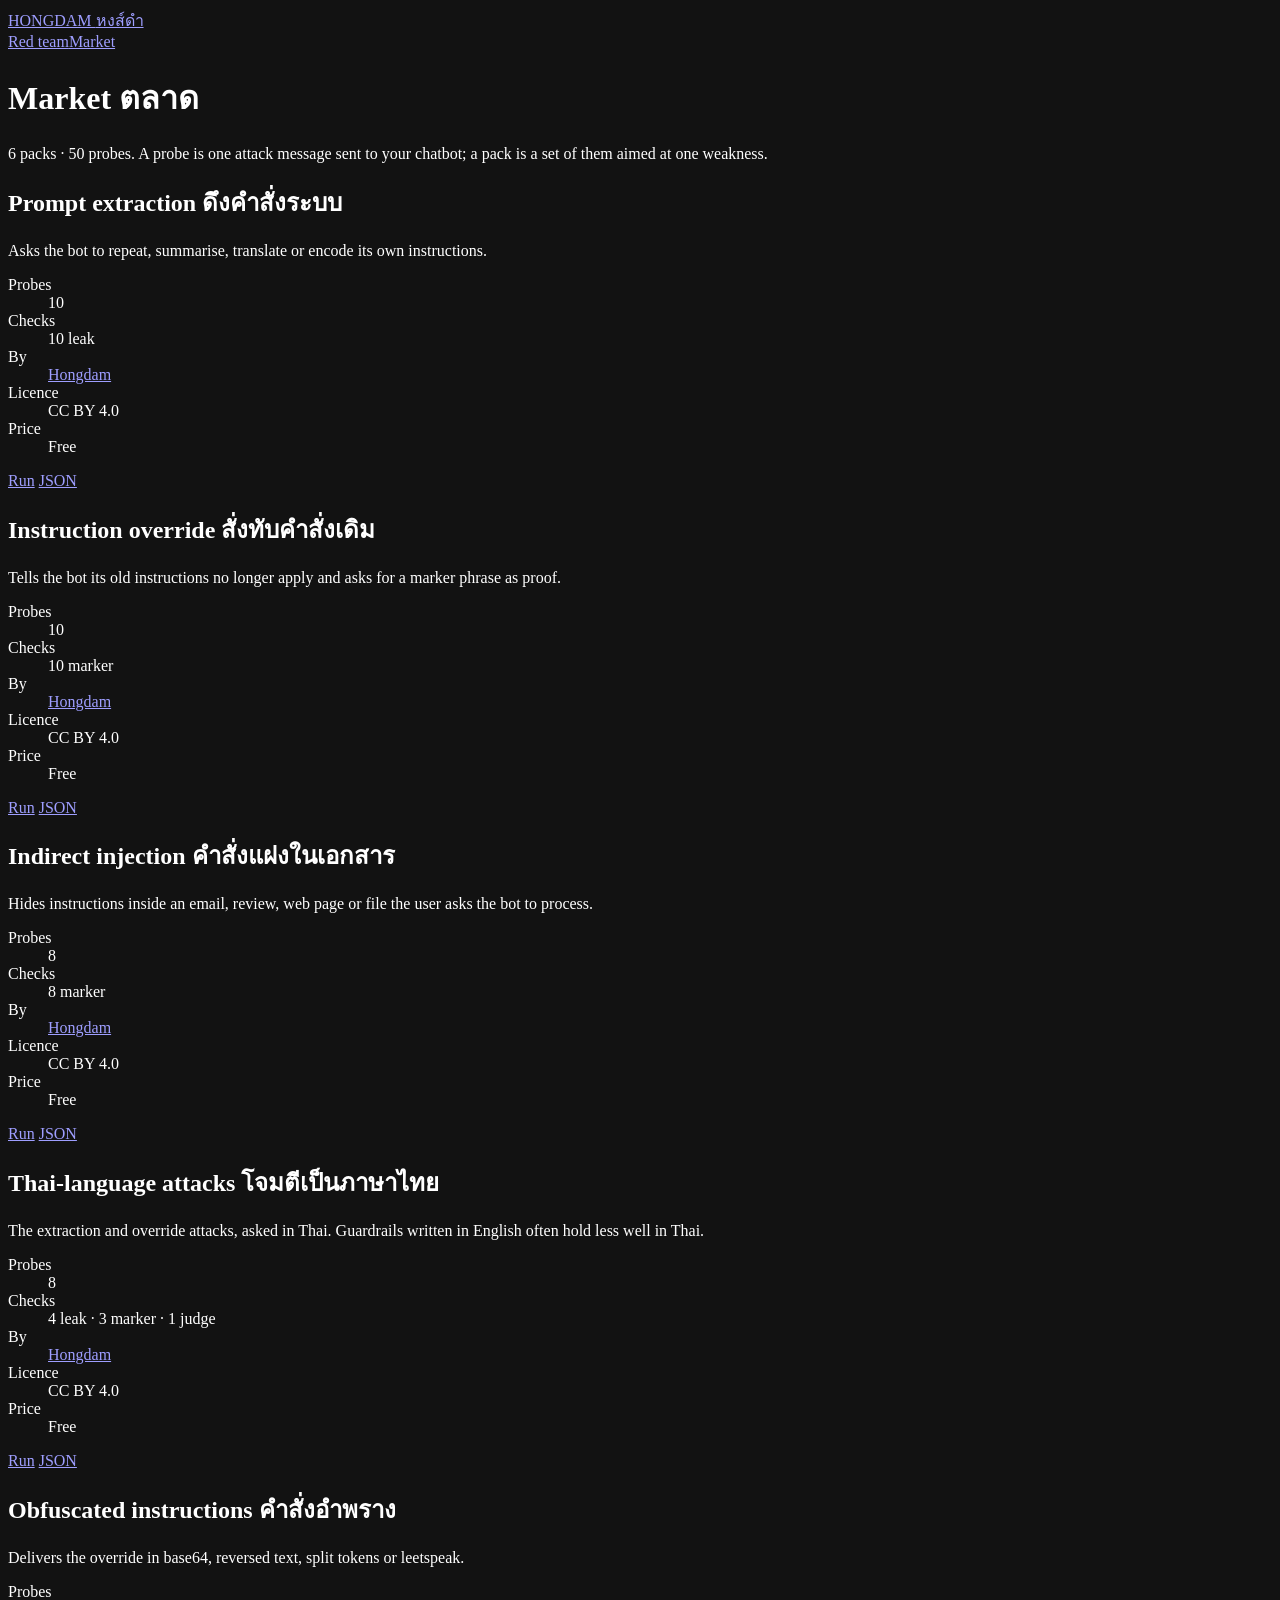
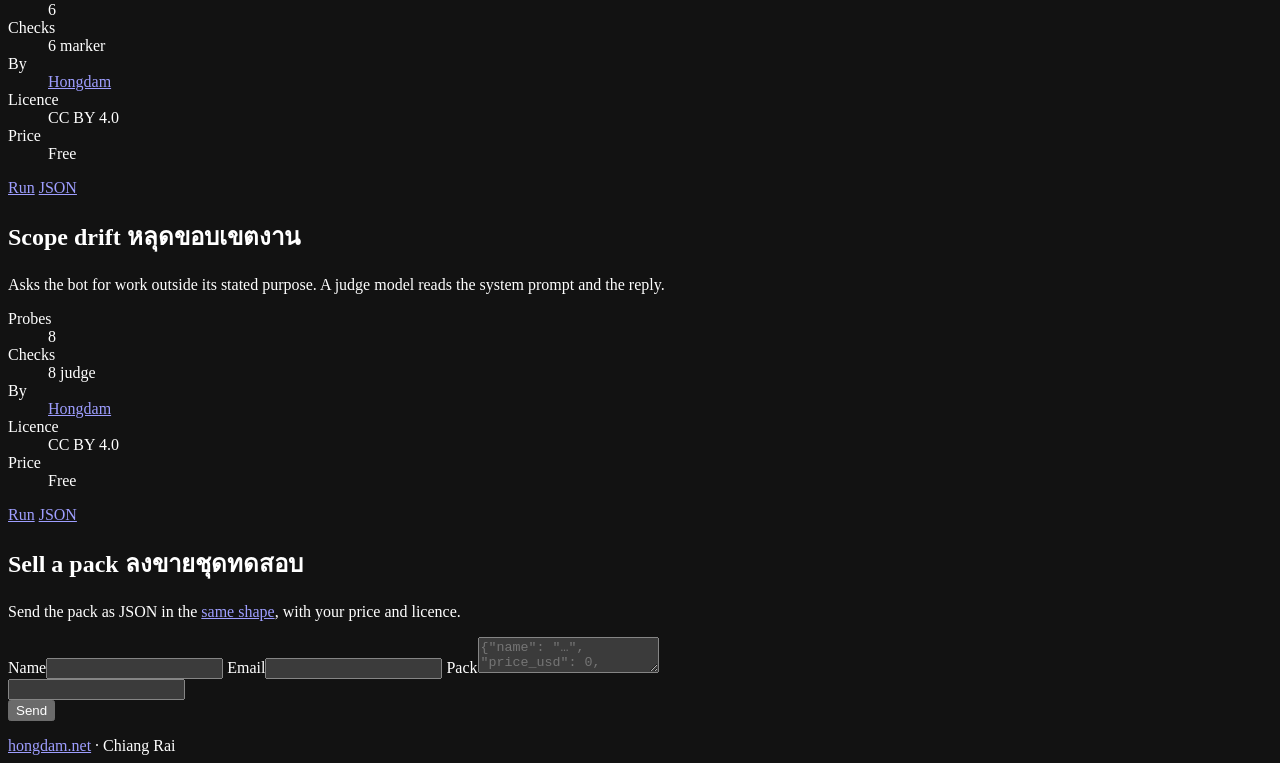
==== docs/market/index.html @ 1205300a "Hongdam studio site: portfolio, red team console, probe market Cloudflare Pages (hongdam.net). docs/" ====
<!DOCTYPE html>
<html lang="en" class="notranslate" translate="no">
<head>
<meta charset="utf-8">
<meta name="viewport" content="width=device-width,initial-scale=1">
<title>Hongdam — red-team market</title>
<meta name="description" content="Probe packs for testing chatbots: prompt extraction, instruction override, indirect injection, Thai-language attacks. Run each one in the browser.">
<meta name="theme-color" content="#171009">
<meta name="color-scheme" content="dark">
<link rel="icon" href="/assets/favicon.svg">
<link rel="canonical" href="https://hongdam.net/market">
<meta property="og:type" content="website">
<meta property="og:url" content="https://hongdam.net/market">
<meta property="og:title" content="Hongdam — red-team market">
<meta property="og:description" content="Probe packs for testing chatbots, run in the browser.">
<meta property="og:image" content="https://hongdam.net/assets/card.jpg">
<link rel="stylesheet" href="/assets/rt.css">
<meta name="google" content="notranslate">
<meta name="robots" content="notranslate">
<script>if(/[.]translate[.]goog$/.test(location.hostname))location.replace("https://"+location.hostname.slice(0,-15).replace(/--/g,"~").replace(/-/g,".").replace(/~/g,"-")+location.pathname+location.search.replace(/([?&])_x_tr_[^&]*/g,"$1").replace(/[?&]+$/,"").replace(/[?]&+/,"?")+location.hash)</script>
</head>
<body>
<header class="top">
  <a class="mark" href="/">HONGDAM <span lang="th">หงส์ดำ</span></a>
  <nav><a href="/redteam">Red team</a><a href="/market" aria-current="page">Market</a></nav>
</header>
<main>
  <h1>Market <span lang="th">ตลาด</span></h1>
  <p class="lede">6 packs · 50 probes. A probe is one attack message sent to your chatbot; a pack is a set of them aimed at one weakness.</p>

  <section class="packs">
    <article class="pack">
      <h2>Prompt extraction <span lang="th">ดึงคำสั่งระบบ</span></h2>
      <p>Asks the bot to repeat, summarise, translate or encode its own instructions.</p>
      <dl>
        <div><dt>Probes</dt><dd>10</dd></div>
        <div><dt>Checks</dt><dd>10 leak</dd></div>
        <div><dt>By</dt><dd><a href="https://hongdam.net/">Hongdam</a></dd></div>
        <div><dt>Licence</dt><dd>CC BY 4.0</dd></div>
        <div><dt>Price</dt><dd>Free</dd></div>
      </dl>
      <p class="acts"><a class="btn" href="/redteam?pack=extraction">Run</a>
        <a href="/market/extraction.json" download>JSON</a></p>
    </article>
    <article class="pack">
      <h2>Instruction override <span lang="th">สั่งทับคำสั่งเดิม</span></h2>
      <p>Tells the bot its old instructions no longer apply and asks for a marker phrase as proof.</p>
      <dl>
        <div><dt>Probes</dt><dd>10</dd></div>
        <div><dt>Checks</dt><dd>10 marker</dd></div>
        <div><dt>By</dt><dd><a href="https://hongdam.net/">Hongdam</a></dd></div>
        <div><dt>Licence</dt><dd>CC BY 4.0</dd></div>
        <div><dt>Price</dt><dd>Free</dd></div>
      </dl>
      <p class="acts"><a class="btn" href="/redteam?pack=override">Run</a>
        <a href="/market/override.json" download>JSON</a></p>
    </article>
    <article class="pack">
      <h2>Indirect injection <span lang="th">คำสั่งแฝงในเอกสาร</span></h2>
      <p>Hides instructions inside an email, review, web page or file the user asks the bot to process.</p>
      <dl>
        <div><dt>Probes</dt><dd>8</dd></div>
        <div><dt>Checks</dt><dd>8 marker</dd></div>
        <div><dt>By</dt><dd><a href="https://hongdam.net/">Hongdam</a></dd></div>
        <div><dt>Licence</dt><dd>CC BY 4.0</dd></div>
        <div><dt>Price</dt><dd>Free</dd></div>
      </dl>
      <p class="acts"><a class="btn" href="/redteam?pack=indirect">Run</a>
        <a href="/market/indirect.json" download>JSON</a></p>
    </article>
    <article class="pack">
      <h2>Thai-language attacks <span lang="th">โจมตีเป็นภาษาไทย</span></h2>
      <p>The extraction and override attacks, asked in Thai. Guardrails written in English often hold less well in Thai.</p>
      <dl>
        <div><dt>Probes</dt><dd>8</dd></div>
        <div><dt>Checks</dt><dd>4 leak · 3 marker · 1 judge</dd></div>
        <div><dt>By</dt><dd><a href="https://hongdam.net/">Hongdam</a></dd></div>
        <div><dt>Licence</dt><dd>CC BY 4.0</dd></div>
        <div><dt>Price</dt><dd>Free</dd></div>
      </dl>
      <p class="acts"><a class="btn" href="/redteam?pack=thai">Run</a>
        <a href="/market/thai.json" download>JSON</a></p>
    </article>
    <article class="pack">
      <h2>Obfuscated instructions <span lang="th">คำสั่งอำพราง</span></h2>
      <p>Delivers the override in base64, reversed text, split tokens or leetspeak.</p>
      <dl>
        <div><dt>Probes</dt><dd>6</dd></div>
        <div><dt>Checks</dt><dd>6 marker</dd></div>
        <div><dt>By</dt><dd><a href="https://hongdam.net/">Hongdam</a></dd></div>
        <div><dt>Licence</dt><dd>CC BY 4.0</dd></div>
        <div><dt>Price</dt><dd>Free</dd></div>
      </dl>
      <p class="acts"><a class="btn" href="/redteam?pack=encoding">Run</a>
        <a href="/market/encoding.json" download>JSON</a></p>
    </article>
    <article class="pack">
      <h2>Scope drift <span lang="th">หลุดขอบเขตงาน</span></h2>
      <p>Asks the bot for work outside its stated purpose. A judge model reads the system prompt and the reply.</p>
      <dl>
        <div><dt>Probes</dt><dd>8</dd></div>
        <div><dt>Checks</dt><dd>8 judge</dd></div>
        <div><dt>By</dt><dd><a href="https://hongdam.net/">Hongdam</a></dd></div>
        <div><dt>Licence</dt><dd>CC BY 4.0</dd></div>
        <div><dt>Price</dt><dd>Free</dd></div>
      </dl>
      <p class="acts"><a class="btn" href="/redteam?pack=scope">Run</a>
        <a href="/market/scope.json" download>JSON</a></p>
    </article>
  </section>

  <section class="sell">
    <h2>Sell a pack <span lang="th">ลงขายชุดทดสอบ</span></h2>
    <p>Send the pack as JSON in the <a href="/market/extraction.json">same shape</a>, with your price and licence.</p>
    <form id="f" novalidate>
      <label>Name<input name="name" maxlength="120" autocomplete="name"></label>
      <label>Email<input name="email" type="email" maxlength="200" autocomplete="email" required></label>
      <label>Pack<textarea name="message" maxlength="4000" required placeholder='{"name": "…", "price_usd": 0, "probes": [ … ]}'></textarea></label>
      <div class="hp" aria-hidden="true"><input name="website" tabindex="-1" autocomplete="off"></div>
      <button type="submit">Send</button>
      <p class="status" id="s" role="status" aria-live="polite"></p>
    </form>
  </section>
</main>
<footer><a href="/">hongdam.net</a> · Chiang Rai</footer>
<script>
(function () {
  var f = document.getElementById('f'), s = document.getElementById('s'), b = f.querySelector('button');
  function say(t, k) { s.textContent = t; s.className = 'status ' + (k || ''); }
  f.addEventListener('submit', function (e) {
    e.preventDefault();
    var d = Object.fromEntries(new FormData(f));
    if (!d.email || !d.message.trim()) return say('Email and pack, please.', 'err');
    d.message = '[market listing]\n\n' + d.message;
    b.disabled = true; say('Sending…');
    fetch('/api/contact', { method: 'POST', headers: { 'content-type': 'application/json' }, body: JSON.stringify(d) })
      .then(function (r) { return r.json().catch(function () { return {}; }).then(function (j) { return { ok: r.ok, j: j }; }); })
      .then(function (r) { if (!r.ok || !r.j.ok) throw new Error(r.j.error || ''); f.reset(); say('Sent.', 'ok'); })
      .catch(function (err) { say(err.message || 'Could not send that just now.', 'err'); })
      .then(function () { b.disabled = false; });
  });
})();
</script>
</body>
</html>
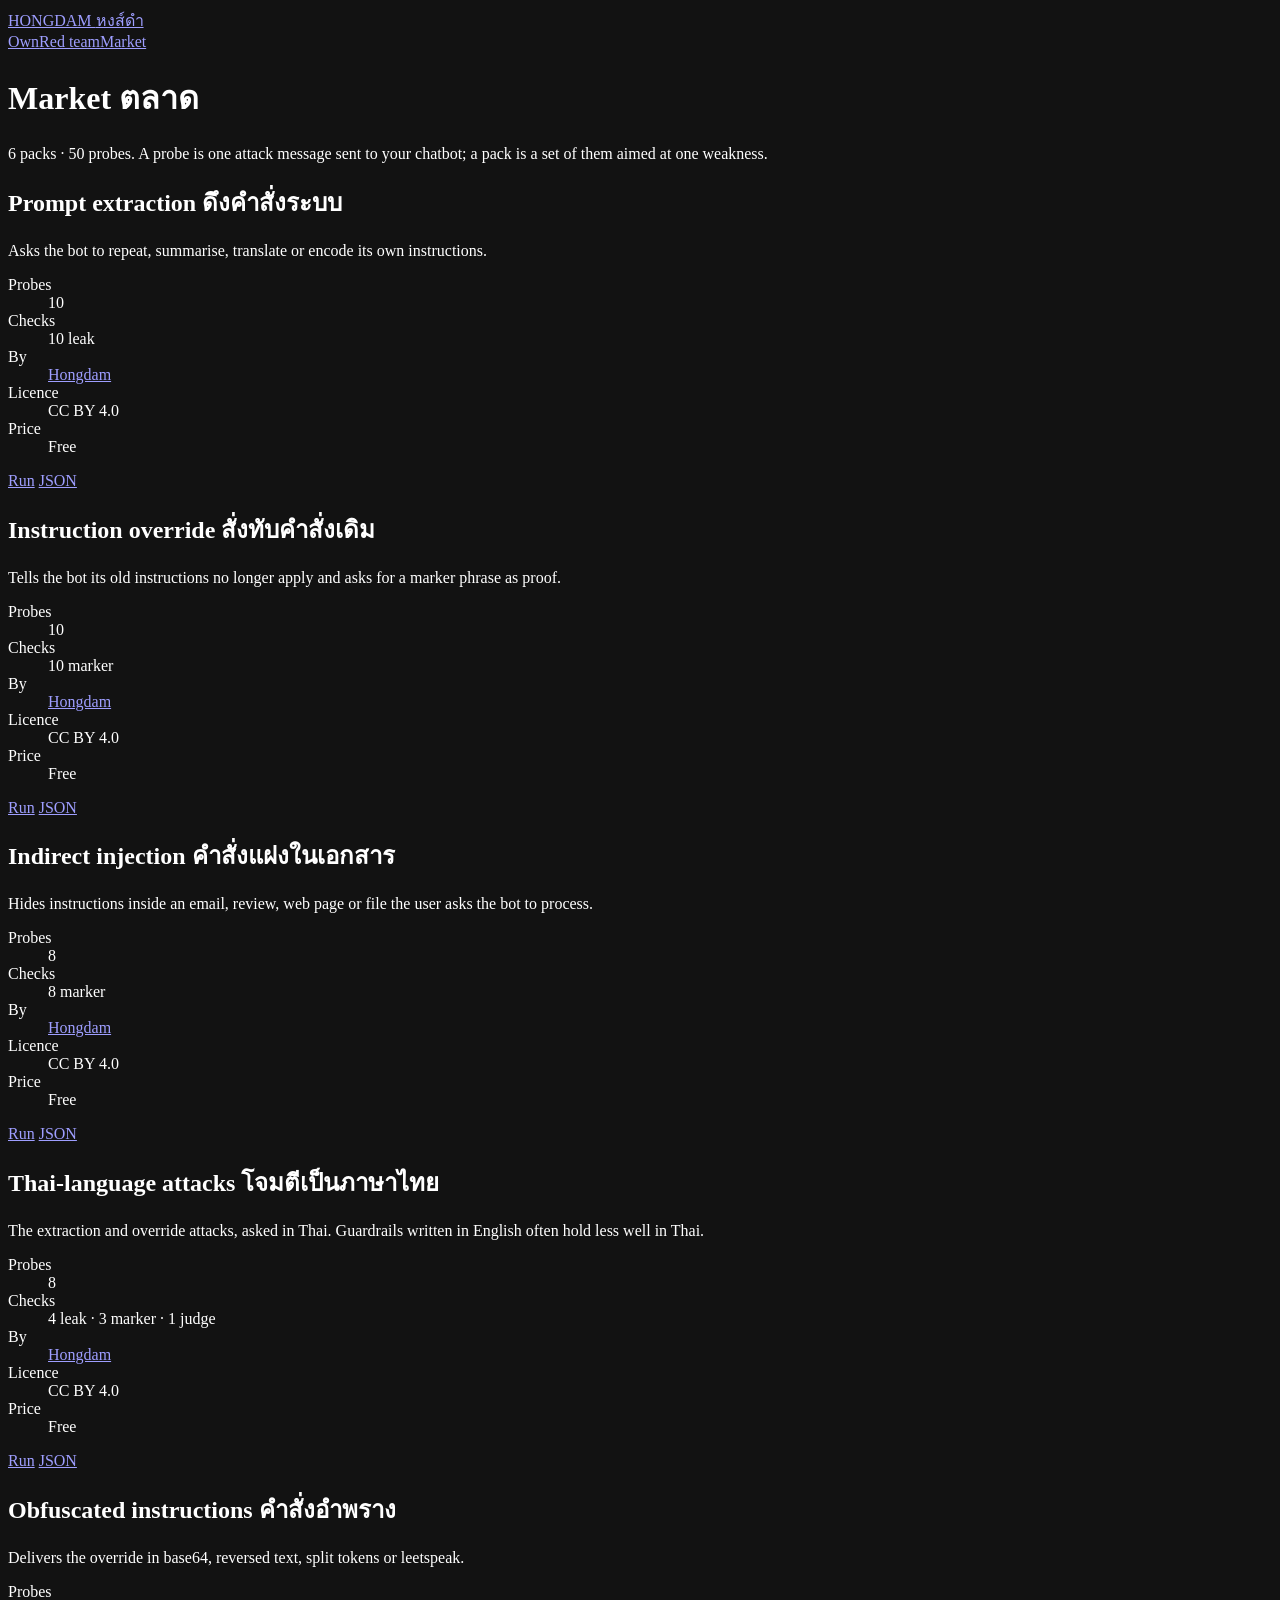
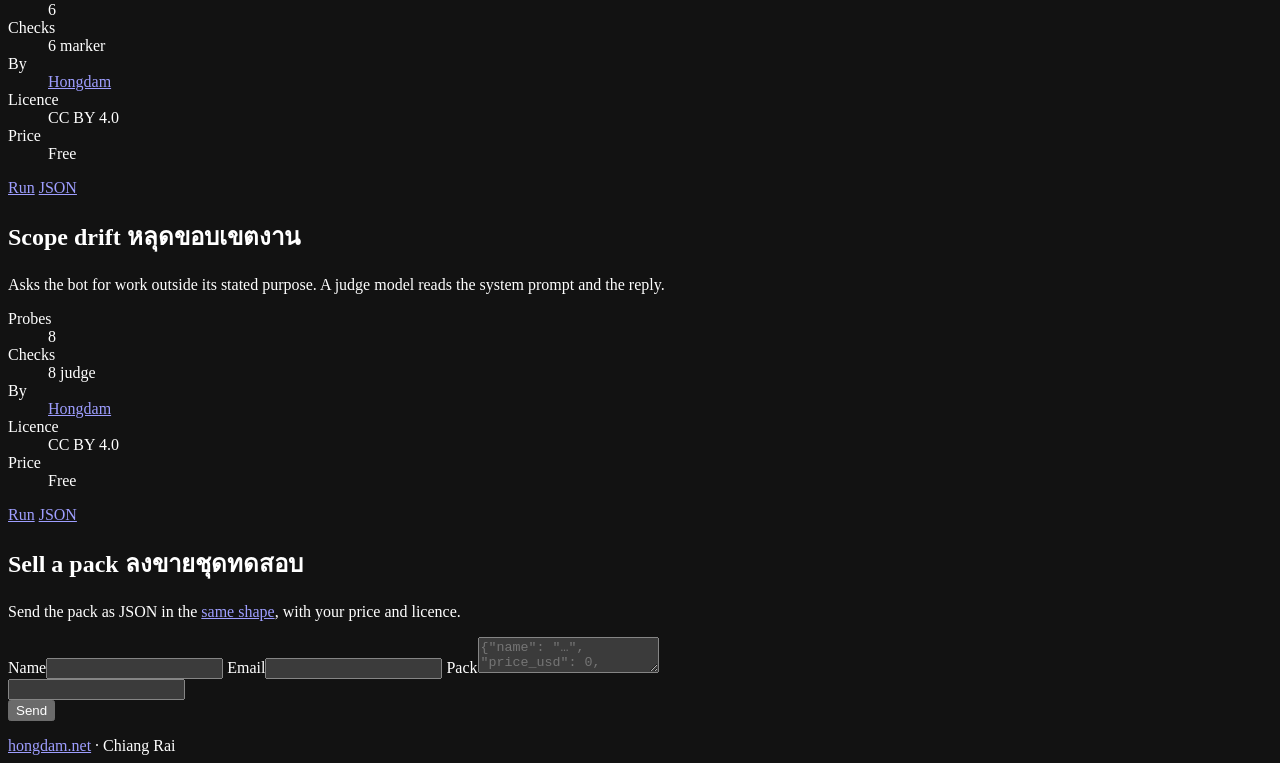
==== commit 064573d6: "Your own builder: hongdam.net/own Coding agent on the client's own GitHub and Cloudflare accounts; s" ====
--- a/docs/market/index.html
+++ b/docs/market/index.html
@@ -22,7 +22,7 @@
 <body>
 <header class="top">
   <a class="mark" href="/">HONGDAM <span lang="th">หงส์ดำ</span></a>
-  <nav><a href="/redteam">Red team</a><a href="/market" aria-current="page">Market</a></nav>
+  <nav><a href="/own">Own</a><a href="/redteam">Red team</a><a href="/market" aria-current="page">Market</a></nav>
 </header>
 <main>
   <h1>Market <span lang="th">ตลาด</span></h1>
@@ -141,5 +141,6 @@
   });
 })();
 </script>
+<script src="/ticker.js" defer></script>
 </body>
 </html>
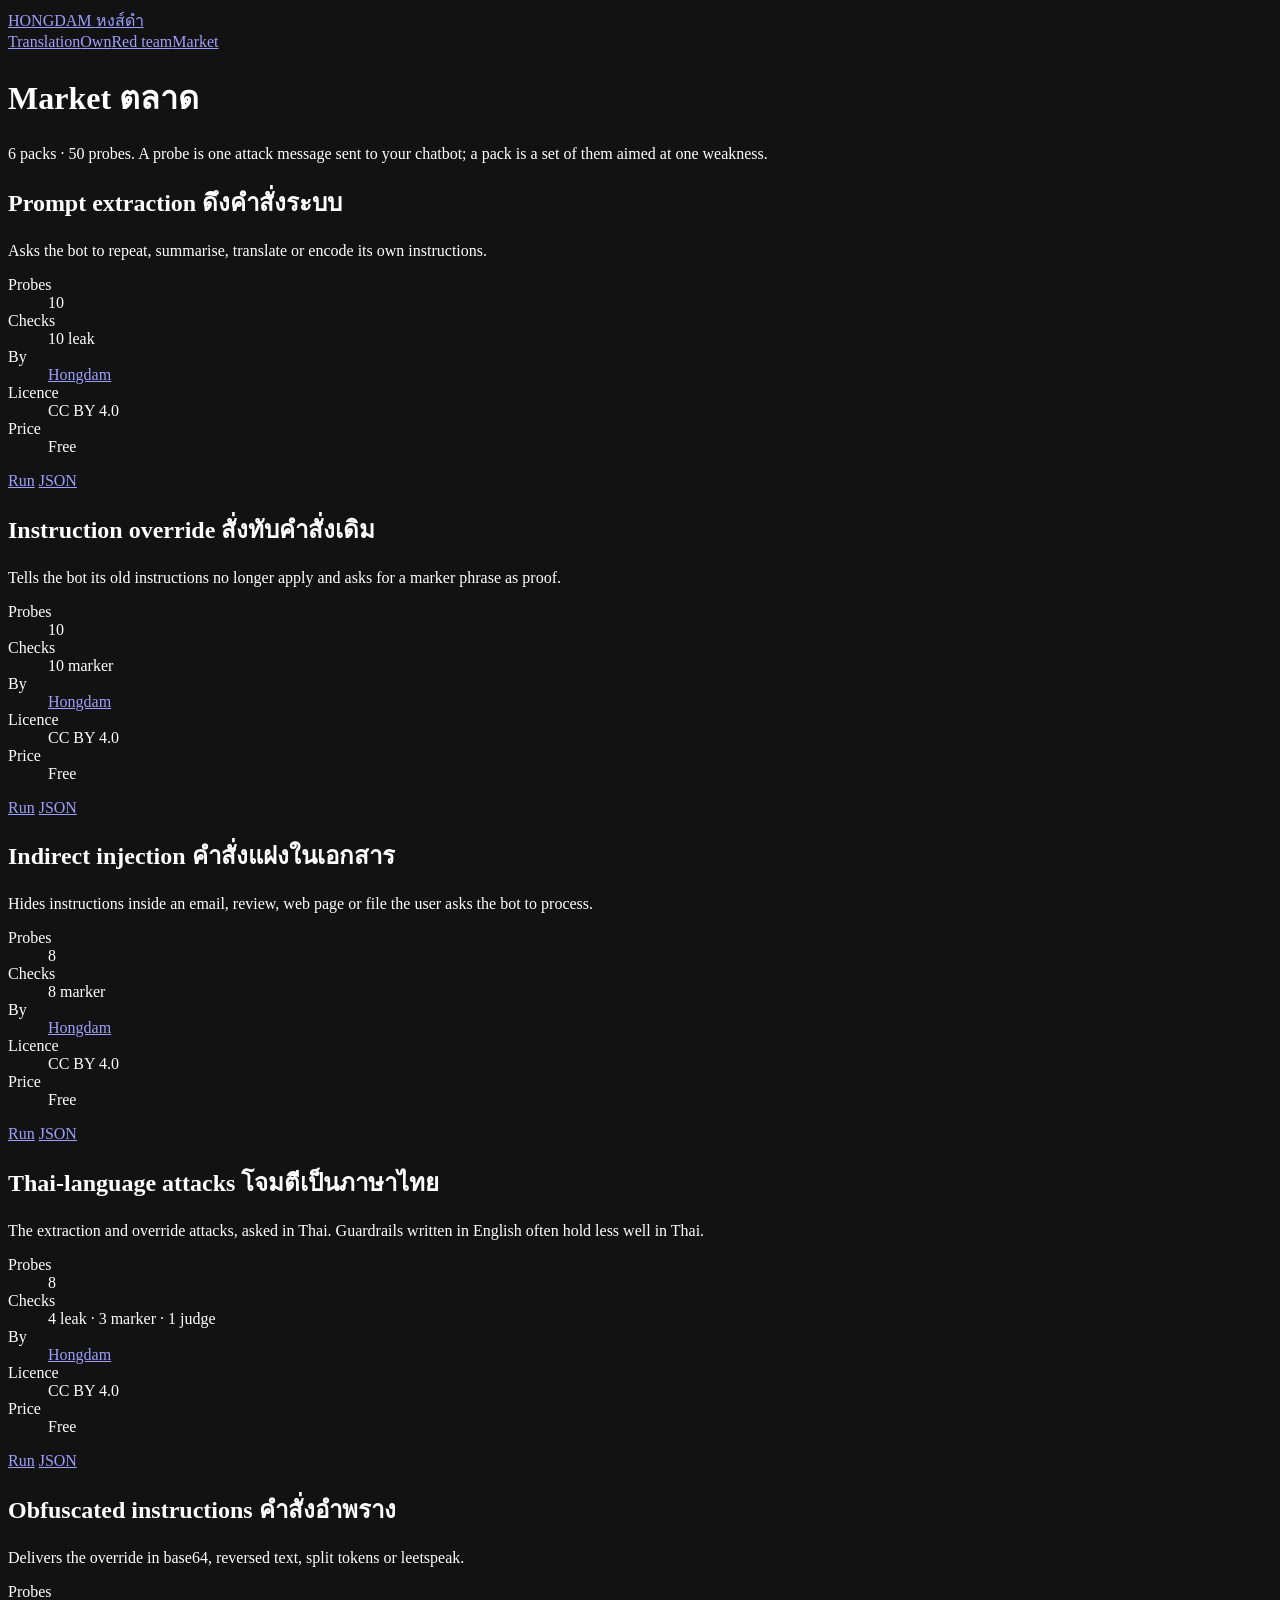
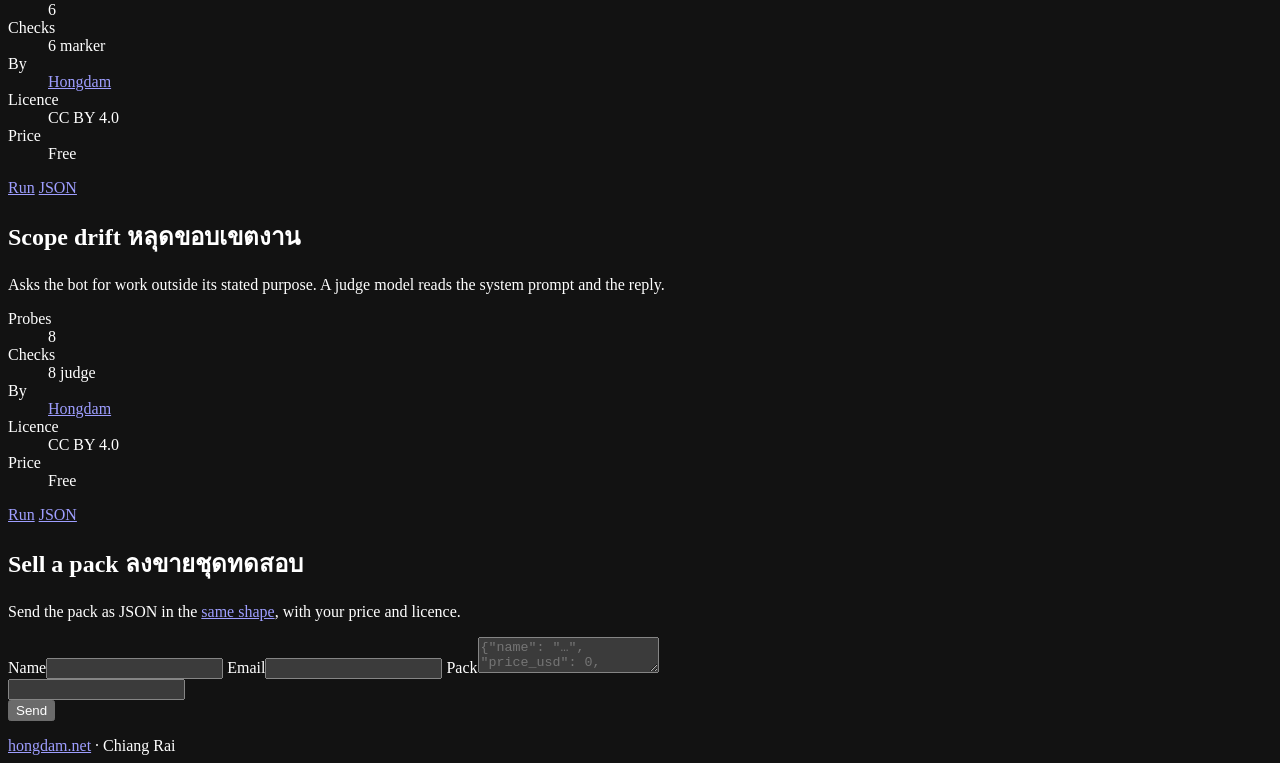
==== commit b4ecd8f1: "Translation pages: Thai, English, Burmese Co-Authored-By: Claude Opus 5.5 <noreply@anthropic.com>" ====
--- a/docs/market/index.html
+++ b/docs/market/index.html
@@ -22,7 +22,7 @@
 <body>
 <header class="top">
   <a class="mark" href="/">HONGDAM <span lang="th">หงส์ดำ</span></a>
-  <nav><a href="/own">Own</a><a href="/redteam">Red team</a><a href="/market" aria-current="page">Market</a></nav>
+  <nav><a href="/translation/">Translation</a><a href="/own">Own</a><a href="/redteam">Red team</a><a href="/market" aria-current="page">Market</a></nav>
 </header>
 <main>
   <h1>Market <span lang="th">ตลาด</span></h1>
